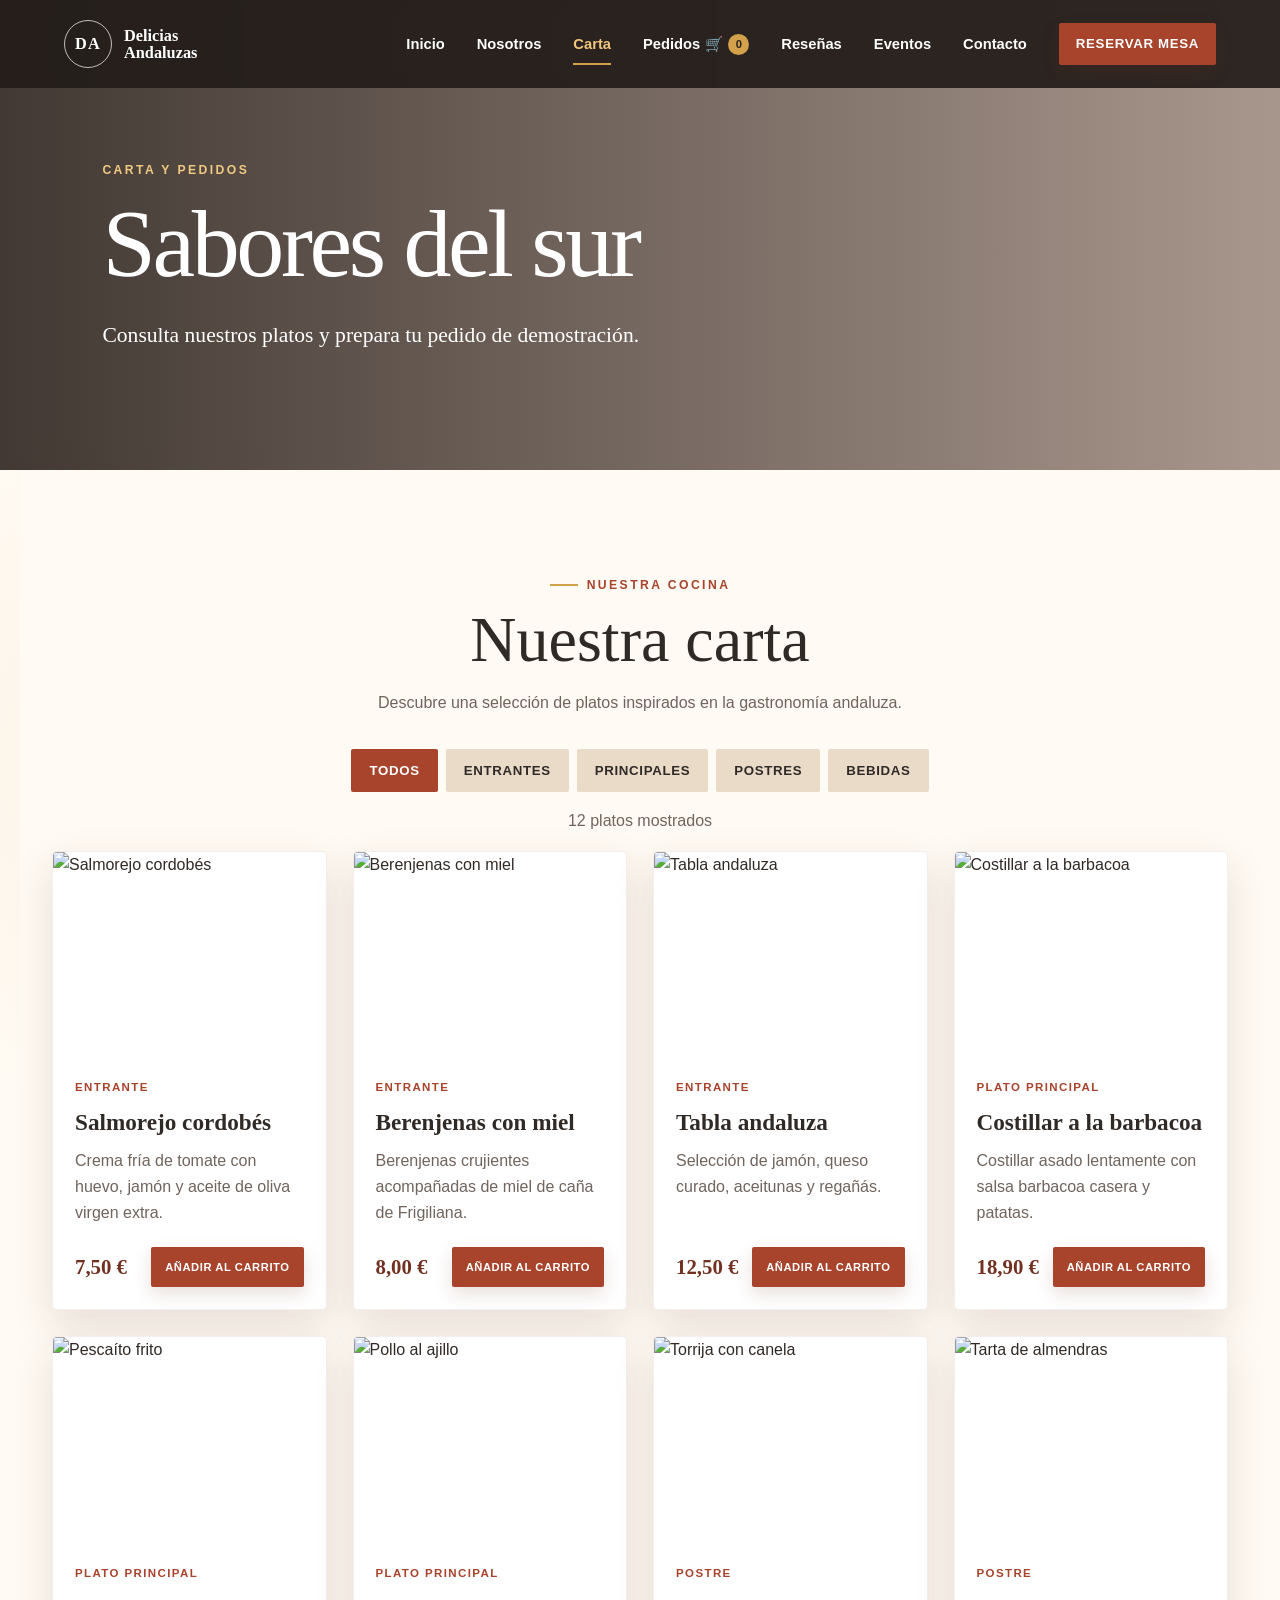
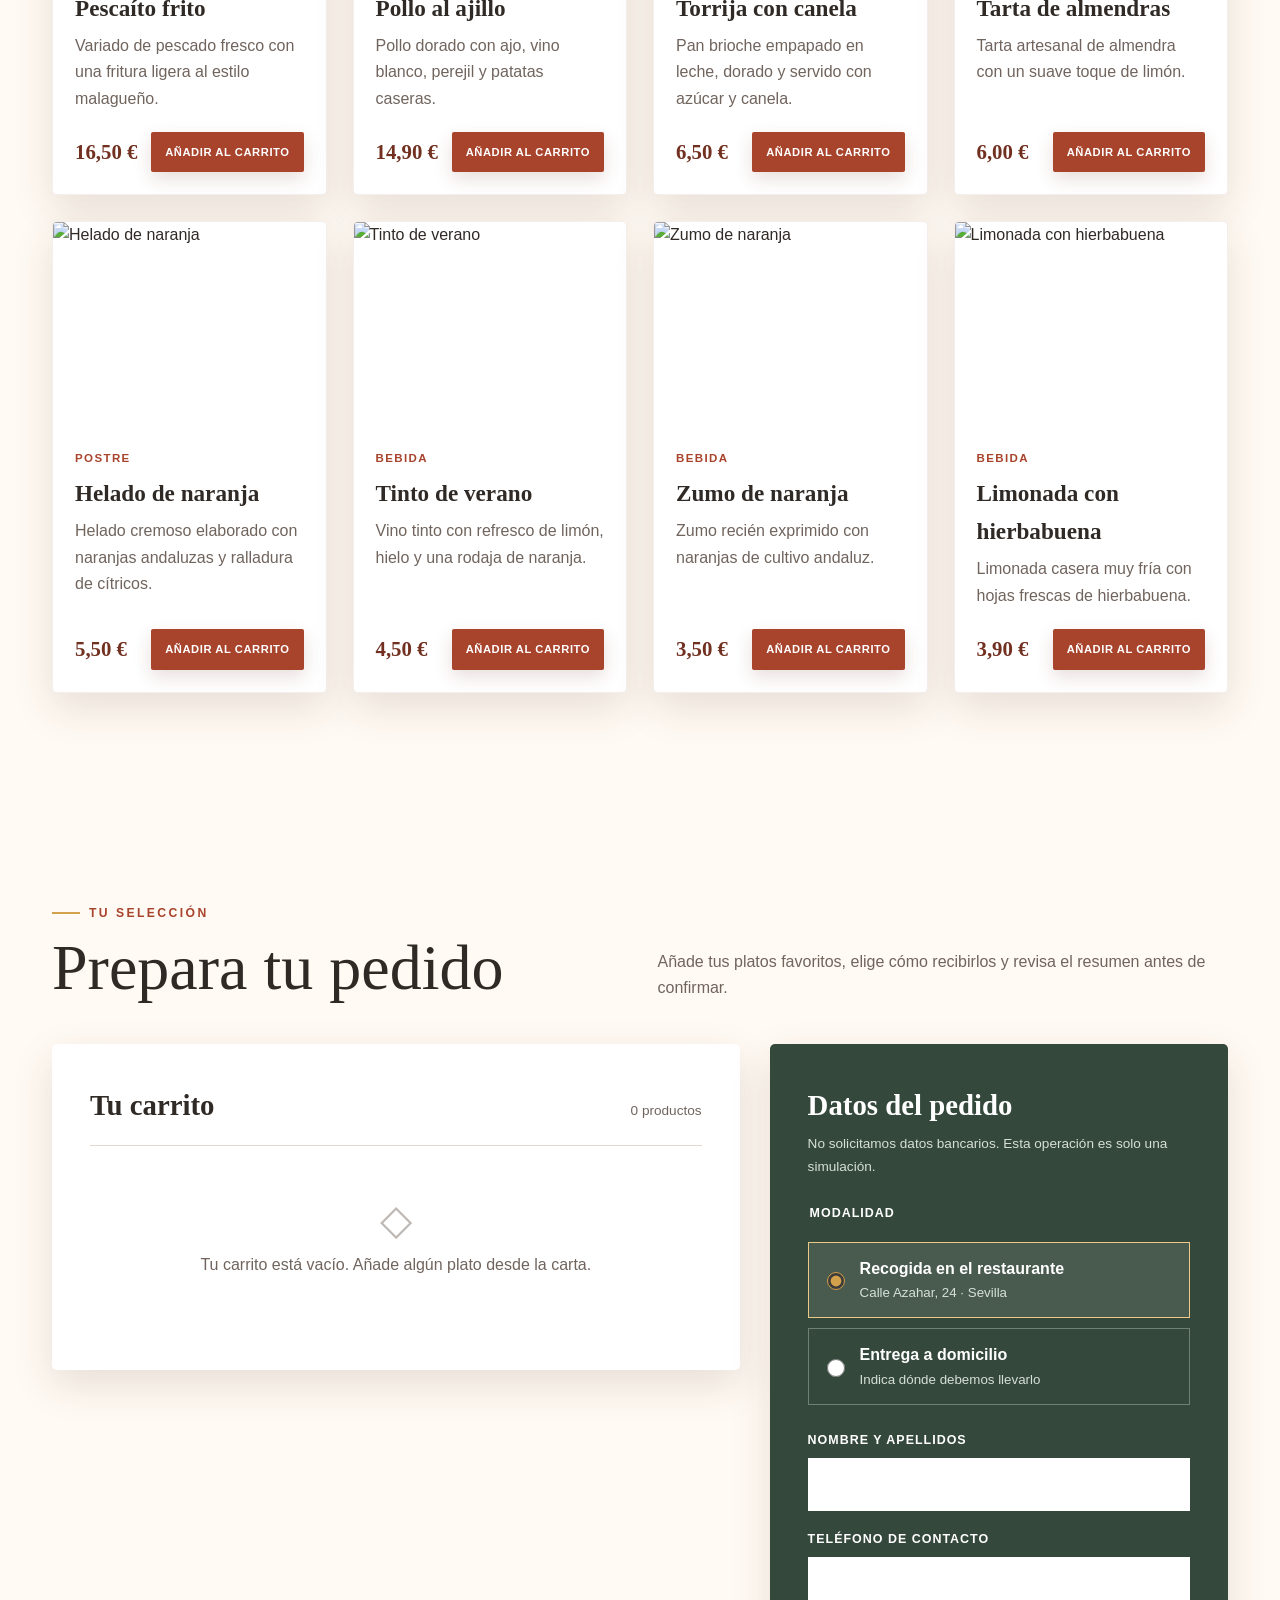
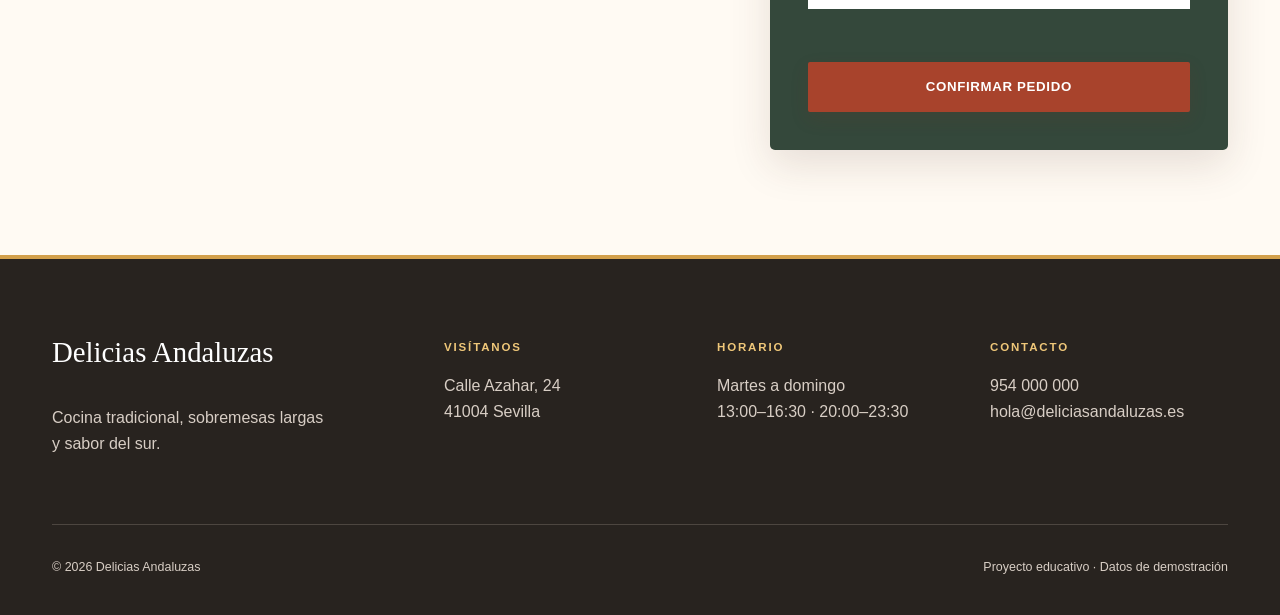
==== carta.html @ 9cef5634 "Add files via upload" ====
<!DOCTYPE html>
<html lang="es">
<head>
    <meta charset="UTF-8">
    <meta name="viewport" content="width=device-width, initial-scale=1.0">
    <meta name="description" content="Consulta la carta de Delicias Andaluzas y prepara un pedido simulado.">
    <title>Carta y pedidos | Delicias Andaluzas</title>
    <link rel="stylesheet" href="styles.css">
    <script src="script.js" defer></script>
</head>
<body>
    <nav class="navegacion" aria-label="Navegación principal">
        <a class="marca" href="index.html#inicio" aria-label="Delicias Andaluzas, ir al inicio">
            <span class="marca__simbolo">DA</span>
            <span>Delicias<br>Andaluzas</span>
        </a>
        <button id="boton-navegacion" class="boton-navegacion" type="button" aria-expanded="false" aria-controls="menu-principal" aria-label="Abrir menú de navegación">
            <span class="sr-only">Menú de navegación</span>
            <span></span><span></span><span></span>
        </button>
        <div id="menu-principal" class="menu-principal">
            <a href="index.html#inicio">Inicio</a>
            <a href="index.html#nosotros">Nosotros</a>
            <a href="carta.html#carta" aria-current="page">Carta</a>
            <a id="enlace-pedidos" class="enlace-pedidos" href="carta.html#pedidos" aria-label="Pedidos, carrito vacío">
                Pedidos <span aria-hidden="true">🛒</span><span id="contador-carrito" class="contador-carrito" aria-live="polite">0</span>
            </a>
            <a href="index.html#resenas">Reseñas</a>
            <a href="index.html#eventos-ofertas">Eventos</a>
            <a href="index.html#contacto">Contacto</a>
            <a class="boton boton--pequeno" href="reservas.html#reservas">Reservar mesa</a>
        </div>
    </nav>

    <header class="cabecera cabecera--interior cabecera--carta">
        <div class="cabecera__contenido">
            <p class="cabecera__etiqueta">Carta y pedidos</p>
            <h1>Sabores del sur</h1>
            <p class="cabecera__texto">Consulta nuestros platos y prepara tu pedido de demostración.</p>
        </div>
    </header>

    <main>
        <section id="carta" class="carta seccion">
        <div class="carta__introduccion">
            <p class="seccion-etiqueta">Nuestra cocina</p>
            <h2>Nuestra carta</h2>
            <p>Descubre una selección de platos inspirados en la gastronomía andaluza.</p>
        </div>

        <div class="filtros" role="group" aria-label="Filtrar platos por categoría">
            <button class="filtro activo" type="button" data-categoria="todos" aria-pressed="true">Todos</button>
            <button class="filtro" type="button" data-categoria="entrantes" aria-pressed="false">Entrantes</button>
            <button class="filtro" type="button" data-categoria="principales" aria-pressed="false">Principales</button>
            <button class="filtro" type="button" data-categoria="postres" aria-pressed="false">Postres</button>
            <button class="filtro" type="button" data-categoria="bebidas" aria-pressed="false">Bebidas</button>
        </div>

        <p id="resultado-filtro" class="resultado-filtro" aria-live="polite"></p>
        <section id="lista-platos" class="lista-platos" aria-label="Platos de la carta"></section>
        </section>

        <section id="pedidos" class="pedidos seccion" aria-labelledby="titulo-pedidos">
            <div class="pedidos__encabezado">
                <div>
                    <p class="seccion-etiqueta">Tu selección</p>
                    <h2 id="titulo-pedidos">Prepara tu pedido</h2>
                </div>
                <p>Añade tus platos favoritos, elige cómo recibirlos y revisa el resumen antes de confirmar.</p>
            </div>

            <div class="pedidos__distribucion">
                <div class="carrito" aria-labelledby="titulo-carrito">
                    <div class="carrito__titulo">
                        <h3 id="titulo-carrito">Tu carrito</h3>
                        <span id="resumen-unidades">0 productos</span>
                    </div>
                    <p id="carrito-vacio" class="carrito-vacio">Tu carrito está vacío. Añade algún plato desde la carta.</p>
                    <div id="lista-carrito" class="lista-carrito"></div>
                    <div id="total-carrito" class="total-carrito" hidden>
                        <span>Total</span>
                        <strong id="importe-total">0,00 €</strong>
                    </div>
                </div>

                <form id="formulario-pedido" class="formulario-pedido" novalidate>
                    <h3>Datos del pedido</h3>
                    <p class="texto-ayuda">No solicitamos datos bancarios. Esta operación es solo una simulación.</p>

                    <fieldset>
                        <legend>Modalidad</legend>
                        <label class="opcion-pedido">
                            <input type="radio" name="modalidad" value="recogida" checked>
                            <span><strong>Recogida en el restaurante</strong><small>Calle Azahar, 24 · Sevilla</small></span>
                        </label>
                        <label class="opcion-pedido">
                            <input type="radio" name="modalidad" value="domicilio">
                            <span><strong>Entrega a domicilio</strong><small>Indica dónde debemos llevarlo</small></span>
                        </label>
                    </fieldset>

                    <div class="campo">
                        <label for="nombre-cliente">Nombre y apellidos</label>
                        <input id="nombre-cliente" name="nombre" type="text" autocomplete="name" required>
                    </div>
                    <div class="campo">
                        <label for="telefono-cliente">Teléfono de contacto</label>
                        <input id="telefono-cliente" name="telefono" type="tel" autocomplete="tel" inputmode="tel" pattern="[0-9 +()-]{9,}" required>
                    </div>
                    <div id="grupo-direccion" class="campo" hidden>
                        <label for="direccion-cliente">Dirección de entrega</label>
                        <textarea id="direccion-cliente" name="direccion" rows="3" autocomplete="street-address" disabled></textarea>
                    </div>

                    <p id="mensaje-pedido" class="mensaje-pedido" aria-live="assertive"></p>
                    <button class="boton boton--ancho" type="submit">Confirmar pedido</button>
                </form>
            </div>

            <section id="confirmacion-pedido" class="confirmacion-pedido" aria-labelledby="titulo-confirmacion" tabindex="-1" hidden>
                <p class="confirmacion-pedido__icono" aria-hidden="true">✓</p>
                <p class="seccion-etiqueta">Simulación completada</p>
                <h3 id="titulo-confirmacion">Resumen del pedido</h3>
                <p id="datos-confirmacion"></p>
                <ul id="productos-confirmacion"></ul>
                <p class="confirmacion-pedido__total">Total: <strong id="total-confirmacion"></strong></p>
                <p class="aviso-educativo"><strong>Proyecto educativo:</strong> este pedido es una simulación. No se ha enviado a ningún restaurante real ni se ha realizado ningún pago.</p>
            </section>
        </section>

    </main>

    <footer id="contacto" class="pie">
        <div class="pie__contenido">
            <div>
                <p class="pie__marca">Delicias Andaluzas</p>
                <p>Cocina tradicional, sobremesas largas<br>y sabor del sur.</p>
            </div>
            <div>
                <h2>Visítanos</h2>
                <p>Calle Azahar, 24<br>41004 Sevilla</p>
            </div>
            <div>
                <h2>Horario</h2>
                <p>Martes a domingo<br>13:00–16:30 · 20:00–23:30</p>
            </div>
            <div>
                <h2>Contacto</h2>
                <p><a href="tel:+34954000000">954 000 000</a><br><a href="mailto:hola@deliciasandaluzas.es">hola@deliciasandaluzas.es</a></p>
            </div>
        </div>
        <div class="pie__final">
            <p>© 2026 Delicias Andaluzas</p>
            <p>Proyecto educativo · Datos de demostración</p>
        </div>
    </footer>
</body>
</html>
---- styles.css ----
:root {
    --color-principal: #a8432c;
    --color-principal-oscuro: #713020;
    --color-verde: #34483b;
    --color-fondo: #f7f0e5;
    --color-fondo-claro: #fffaf3;
    --color-tarjeta: #ffffff;
    --color-texto: #302a26;
    --color-suave: #70645d;
    --color-dorado: #d3a04b;
    --sombra: 0 15px 40px rgba(66, 42, 30, 0.13);
}

* { box-sizing: border-box; }
html { scroll-behavior: smooth; }

body {
    background-color: var(--color-fondo-claro);
    background-image: radial-gradient(circle at 10% 20%, rgba(211, 160, 75, .07), transparent 22rem);
    color: var(--color-texto);
    font-family: Arial, sans-serif;
    line-height: 1.65;
    margin: 0;
}

body.menu-abierto { overflow: hidden; }
img { display: block; max-width: 100%; }
a { color: inherit; }

.sr-only {
    height: 1px;
    margin: -1px;
    overflow: hidden;
    padding: 0;
    position: absolute;
    width: 1px;
    clip: rect(0, 0, 0, 0);
}

.navegacion {
    align-items: center;
    background: rgba(35, 29, 25, 0.92);
    color: white;
    display: flex;
    height: 88px;
    justify-content: space-between;
    left: 0;
    padding: 0 clamp(20px, 5vw, 80px);
    position: absolute;
    right: 0;
    top: 0;
    z-index: 10;
    backdrop-filter: blur(8px);
}

.marca {
    align-items: center;
    display: flex;
    font-family: Georgia, serif;
    font-size: 1.02rem;
    font-weight: bold;
    gap: 12px;
    line-height: 1.05;
    text-decoration: none;
}

.marca__simbolo {
    align-items: center;
    border: 1px solid rgba(255, 255, 255, 0.7);
    border-radius: 50%;
    display: flex;
    height: 48px;
    justify-content: center;
    letter-spacing: 0.08em;
    width: 48px;
}

.menu-principal { align-items: center; display: flex; gap: clamp(18px, 2.5vw, 38px); }
.menu-principal > a:not(.boton) { font-size: 0.92rem; font-weight: bold; text-decoration: none; }
.menu-principal > a:not(.boton):hover { color: #f1c77e; }
.menu-principal a[aria-current="page"]:not(.boton) { color: #f1c77e; position: relative; }
.menu-principal a[aria-current="page"]:not(.boton)::after {
    background: var(--color-dorado);
    bottom: -9px;
    content: "";
    height: 2px;
    left: 0;
    position: absolute;
    width: 100%;
}
.menu-principal .boton[aria-current="page"] { background: #fff8ee; color: var(--color-principal-oscuro); }
.boton-navegacion { display: none; }

.cabecera {
    align-items: center;
    background: linear-gradient(90deg, rgba(31, 24, 20, 0.82), rgba(50, 35, 27, 0.4)),
        url("https://images.unsplash.com/photo-1414235077428-338989a2e8c0?auto=format&fit=crop&w=1800&q=88") center/cover;
    color: white;
    display: flex;
    min-height: min(820px, 100vh);
    padding: 145px clamp(20px, 8vw, 130px) 80px;
}

.cabecera__contenido { max-width: 760px; }

.cabecera--interior {
    min-height: 470px;
    padding-bottom: 90px;
    padding-top: 155px;
}

.cabecera--interior h1 {
    font-size: clamp(3rem, 7vw, 5.5rem);
}

.cabecera--carta {
    background: linear-gradient(90deg, rgba(35, 25, 20, .86), rgba(74, 43, 29, .48)),
        url("https://images.unsplash.com/photo-1544025162-d76694265947?auto=format&fit=crop&w=1800&q=86") center/cover;
}

.cabecera--reservas {
    background: linear-gradient(90deg, rgba(31, 34, 29, .88), rgba(52, 72, 59, .46)),
        url("https://images.unsplash.com/photo-1552566626-52f8b828add9?auto=format&fit=crop&w=1800&q=86") center/cover;
}

.cabecera h1,
.seccion h2,
.reservas h2 {
    font-family: Georgia, serif;
    font-weight: normal;
    line-height: 1.08;
}

.cabecera h1 {
    font-size: clamp(3rem, 7.5vw, 6.6rem);
    letter-spacing: -0.035em;
    margin: 12px 0 22px;
}

.cabecera__etiqueta,
.seccion-etiqueta {
    font-size: 0.76rem;
    font-weight: bold;
    letter-spacing: 0.2em;
    margin: 0;
    text-transform: uppercase;
}

.cabecera__etiqueta { color: #f0c982; }
.seccion-etiqueta { color: var(--color-principal); }
.seccion-etiqueta:not(.seccion-etiqueta--clara)::before {
    background: var(--color-dorado);
    content: "";
    display: inline-block;
    height: 2px;
    margin: 0 9px 3px 0;
    width: 28px;
}
.seccion-etiqueta--clara { color: #f0c982; }

.cabecera__texto { font-family: Georgia, serif; font-size: clamp(1.1rem, 2vw, 1.35rem); max-width: 610px; }
.cabecera__acciones { display: flex; flex-wrap: wrap; gap: 14px; margin-top: 32px; }

.boton,
.filtro {
    border: 0;
    border-radius: 2px;
    cursor: pointer;
    display: inline-block;
    font: inherit;
    font-size: 0.83rem;
    font-weight: bold;
    letter-spacing: 0.05em;
    text-decoration: none;
    text-transform: uppercase;
    transition: background-color 0.2s, color 0.2s, transform 0.2s;
}

.boton { background: var(--color-principal); box-shadow: 0 7px 18px rgba(113, 48, 32, .16); color: white; padding: 14px 23px; }
.boton:hover { background: var(--color-principal-oscuro); transform: translateY(-2px); }
.boton--pequeno { padding: 10px 17px; }
.boton--claro { background: #fff8ee; color: var(--color-principal-oscuro); }
.boton--claro:hover { background: #efd9bc; }
.boton--contorno { background: transparent; border: 1px solid rgba(255, 255, 255, 0.75); }
.boton--contorno:hover { background: white; color: var(--color-principal-oscuro); }

.seccion { margin: 0 auto; max-width: 1240px; padding: 105px 32px; scroll-margin-top: 30px; }

.presentacion { align-items: center; display: grid; gap: clamp(45px, 7vw, 95px); grid-template-columns: 1.05fr 0.95fr; }
.presentacion__imagen { position: relative; }
.presentacion__imagen img { height: 560px; object-fit: cover; width: 100%; }
.sello {
    align-items: center;
    background: var(--color-principal);
    bottom: -28px;
    color: white;
    display: flex;
    flex-direction: column;
    height: 150px;
    justify-content: center;
    margin: 0;
    position: absolute;
    right: -28px;
    text-align: center;
    width: 150px;
}
.sello strong { font-family: Georgia, serif; font-size: 1.25rem; }
.sello span { font-size: 0.72rem; text-transform: uppercase; }
.presentacion__texto h2,
.encabezado-seccion h2,
.carta__introduccion h2 { font-size: clamp(2.3rem, 5vw, 4rem); margin: 10px 0 24px; }
.presentacion__texto > p:not(.seccion-etiqueta) { color: var(--color-suave); }
.enlace-texto { color: var(--color-principal-oscuro); display: inline-block; font-weight: bold; margin-top: 14px; text-decoration: none; }
.enlace-texto:hover { color: var(--color-principal); }

.destacados { background: var(--color-fondo); max-width: none; padding-left: max(32px, calc((100% - 1176px) / 2)); padding-right: max(32px, calc((100% - 1176px) / 2)); }
.encabezado-seccion { align-items: end; display: flex; justify-content: space-between; margin-bottom: 38px; }
.encabezado-seccion h2 { margin-bottom: 0; }
.lista-destacados { display: grid; gap: 24px; grid-template-columns: repeat(3, 1fr); }
.destacado { min-height: 430px; overflow: hidden; position: relative; }
.destacado img { height: 100%; object-fit: cover; position: absolute; width: 100%; }
.destacado::after { background: linear-gradient(transparent 35%, rgba(29, 21, 17, 0.9)); content: ""; inset: 0; position: absolute; }
.destacado__contenido { bottom: 0; color: white; left: 0; padding: 28px; position: absolute; right: 0; z-index: 1; }
.destacado__contenido p { color: #edc987; font-size: 0.75rem; font-weight: bold; letter-spacing: 0.12em; margin: 0; text-transform: uppercase; }
.destacado__contenido h3 { font-family: Georgia, serif; font-size: 1.75rem; margin: 5px 0 0; }

.carta { background: var(--color-fondo-claro); }
.carta__introduccion { margin: 0 auto 32px; max-width: 680px; text-align: center; }
.carta__introduccion h2 { margin-bottom: 10px; }
.carta__introduccion > p:last-child { color: var(--color-suave); }
.filtros { display: flex; flex-wrap: wrap; gap: 8px; justify-content: center; margin-bottom: 15px; }
.filtro { background: #eadbc9; color: var(--color-texto); padding: 11px 18px; }
.filtro:hover,
.filtro.activo { background: var(--color-principal); color: white; }
.boton:focus-visible,
.filtro:focus-visible,
.menu-principal a:focus-visible,
.boton-navegacion:focus-visible { outline: 3px solid var(--color-dorado); outline-offset: 3px; }
.resultado-filtro { color: var(--color-suave); min-height: 26px; text-align: center; }
.lista-platos { display: grid; gap: 26px; grid-template-columns: repeat(auto-fit, minmax(260px, 1fr)); }
.tarjeta-plato { background: var(--color-tarjeta); border: 1px solid rgba(113, 48, 32, .08); border-radius: 5px; box-shadow: var(--sombra); display: flex; flex-direction: column; overflow: hidden; transition: transform 0.25s, box-shadow 0.25s; }
.tarjeta-plato:hover { box-shadow: 0 18px 42px rgba(66, 42, 30, 0.2); transform: translateY(-5px); }
.tarjeta-plato img { aspect-ratio: 4 / 3; object-fit: cover; transition: transform .45s ease; width: 100%; }
.tarjeta-plato:hover img { transform: scale(1.035); }
.tarjeta-plato__contenido { display: flex; flex: 1; flex-direction: column; padding: 22px; }
.tarjeta-plato__categoria { color: var(--color-principal); font-size: 0.72rem; font-weight: bold; letter-spacing: 0.12em; margin: 0; text-transform: uppercase; }
.tarjeta-plato h3 { font-family: Georgia, serif; font-size: 1.45rem; margin: 6px 0; }
.tarjeta-plato__descripcion { color: var(--color-suave); flex: 1; margin: 0 0 20px; }
.tarjeta-plato__pie { align-items: center; display: flex; gap: 12px; justify-content: space-between; }
.precio { color: var(--color-principal-oscuro); font-family: Georgia, serif; font-size: 1.3rem; font-weight: bold; }
.boton-carrito { font-size: 0.7rem; padding: 11px 14px; }

.enlace-pedidos { align-items: center; display: flex; gap: 5px; }
.contador-carrito {
    align-items: center;
    background: var(--color-dorado);
    border-radius: 50%;
    color: #28231f;
    display: inline-flex;
    font-size: 0.7rem;
    height: 21px;
    justify-content: center;
    min-width: 21px;
    padding: 0 5px;
}

.pedidos { max-width: 1240px; }
.pedidos__encabezado { align-items: end; display: grid; gap: 35px; grid-template-columns: 1fr 1fr; margin-bottom: 42px; }
.pedidos__encabezado h2 { font-size: clamp(2.3rem, 5vw, 4rem); margin: 10px 0 0; }
.pedidos__encabezado > p { color: var(--color-suave); margin: 0; }
.pedidos__distribucion { align-items: start; display: grid; gap: 30px; grid-template-columns: minmax(0, 1.2fr) minmax(320px, 0.8fr); }
.carrito,
.formulario-pedido { background: white; border-radius: 5px; box-shadow: var(--sombra); padding: clamp(22px, 4vw, 38px); }
.carrito__titulo { align-items: baseline; border-bottom: 1px solid #e4d9ce; display: flex; justify-content: space-between; padding-bottom: 16px; }
.carrito h3,
.formulario-pedido h3,
.confirmacion-pedido h3 { font-family: Georgia, serif; font-size: 1.8rem; margin: 0; }
.carrito__titulo span,
.texto-ayuda { color: var(--color-suave); font-size: 0.85rem; }
.carrito-vacio { color: var(--color-suave); padding: 38px 15px; text-align: center; }
.carrito-vacio::before { content: "◇"; display: block; font-family: Georgia, serif; font-size: 2.6rem; line-height: 1; margin-bottom: 10px; opacity: .45; }
.producto-carrito { align-items: center; border-bottom: 1px solid #eee4da; display: grid; gap: 16px; grid-template-columns: 72px minmax(120px, 1fr) auto auto; padding: 18px 0; }
.producto-carrito img { height: 72px; object-fit: cover; width: 72px; }
.producto-carrito h4 { font-family: Georgia, serif; font-size: 1.08rem; margin: 0 0 3px; }
.producto-carrito__precio { color: var(--color-suave); font-size: 0.83rem; margin: 0; }
.producto-carrito__subtotal { min-width: 75px; text-align: right; }
.controles-cantidad { align-items: center; border: 1px solid #d8c9bb; display: flex; }
.control-cantidad {
    background: transparent;
    border: 0;
    cursor: pointer;
    font-size: 1.15rem;
    height: 44px;
    width: 44px;
}
.control-cantidad:hover { background: var(--color-fondo); }
.control-cantidad:disabled { cursor: not-allowed; opacity: 0.4; }
.cantidad-producto { min-width: 28px; text-align: center; }
.eliminar-producto { background: transparent; border: 0; color: var(--color-principal); cursor: pointer; font: inherit; font-size: 0.78rem; grid-column: 2; justify-self: start; padding: 0; text-decoration: underline; }
.total-carrito { align-items: center; display: flex; font-family: Georgia, serif; font-size: 1.35rem; justify-content: space-between; padding-top: 25px; }
.total-carrito[hidden] { display: none; }
.total-carrito strong { color: var(--color-principal-oscuro); font-size: 1.6rem; }

.formulario-pedido { background: var(--color-verde); color: white; }
.formulario-pedido .texto-ayuda { color: #d7dfd9; margin-top: 4px; }
.formulario-pedido fieldset { border: 0; margin: 25px 0; padding: 0; }
.formulario-pedido legend,
.campo label { display: block; font-size: 0.78rem; font-weight: bold; letter-spacing: 0.08em; margin-bottom: 8px; text-transform: uppercase; }
.opcion-pedido { align-items: center; border: 1px solid #718076; cursor: pointer; display: flex; gap: 12px; margin-top: 10px; padding: 13px; }
.opcion-pedido:has(input:checked) { background: rgba(255, 255, 255, 0.1); border-color: #edc987; }
.opcion-pedido input { accent-color: var(--color-dorado); height: 18px; width: 18px; }
.opcion-pedido span { display: flex; flex-direction: column; }
.opcion-pedido small { color: #d7dfd9; }
.campo { margin-top: 18px; }
.campo input,
.campo textarea { background: white; border: 2px solid transparent; border-radius: 0; font: inherit; padding: 11px 12px; width: 100%; }
.campo input:focus,
.campo textarea:focus { border-color: var(--color-dorado); outline: 0; }
.campo[hidden] { display: none; }
.mensaje-pedido { color: #ffd8c9; font-size: 0.88rem; min-height: 24px; }
.boton--ancho { width: 100%; }

.confirmacion-pedido { background: #edf4ee; border-left: 5px solid var(--color-verde); border-radius: 4px; box-shadow: 0 12px 30px rgba(52, 72, 59, .1); margin-top: 35px; padding: clamp(24px, 5vw, 42px); }
.confirmacion-pedido[hidden] { display: none; }
.confirmacion-pedido__icono { align-items: center; background: var(--color-verde); border-radius: 50%; color: white; display: flex; font-size: 1.5rem; height: 46px; justify-content: center; margin: 0 0 15px; width: 46px; }
.confirmacion-pedido ul { padding-left: 20px; }
.confirmacion-pedido__total { font-family: Georgia, serif; font-size: 1.25rem; }
.aviso-educativo { background: white; border: 1px solid #c8d7cb; padding: 15px; }

.reservas { max-width: 1240px; }
.reservas__encabezado { margin: 0 auto 45px; max-width: 720px; text-align: center; }
.reservas__encabezado h2 { font-size: clamp(2.7rem, 6vw, 5rem); margin: 10px 0 18px; }
.reservas__encabezado > p:last-child { color: var(--color-suave); }
.reservas__distribucion { align-items: start; display: grid; gap: 30px; grid-template-columns: minmax(300px, 0.72fr) minmax(0, 1.28fr); }
.formulario-reserva,
.zona-plano { border-radius: 5px; box-shadow: var(--sombra); padding: clamp(22px, 4vw, 38px); }
.formulario-reserva { background: var(--color-verde); color: white; }
.formulario-reserva h3,
.zona-plano h3,
.confirmacion-reserva h3 { font-family: Georgia, serif; font-size: 1.8rem; margin: 0 0 22px; }
.campo-reserva { margin-top: 17px; }
.campo-reserva label { display: block; font-size: 0.78rem; font-weight: bold; letter-spacing: 0.08em; margin-bottom: 7px; text-transform: uppercase; }
.campo-reserva input,
.campo-reserva select { background: white; border: 2px solid transparent; border-radius: 0; font: inherit; min-height: 48px; padding: 10px 12px; width: 100%; }
.campo-reserva input:focus,
.campo-reserva select:focus { border-color: var(--color-dorado); outline: 0; }
.campo-reserva small { color: #d7dfd9; display: block; margin-top: 5px; }
.campos-reserva-en-linea { display: grid; gap: 12px; grid-template-columns: 1fr 1fr; }
.mensaje-reserva { color: var(--color-principal-oscuro); font-size: 0.88rem; min-height: 24px; }
.formulario-reserva .mensaje-reserva { color: #ffd8c9; }

.zona-plano { background: var(--color-fondo); }
.zona-plano[hidden] { display: none; }
.zona-plano__cabecera { align-items: start; display: flex; gap: 20px; justify-content: space-between; }
.zona-plano__cabecera h3 { margin-top: 3px; }
.zona-plano__cabecera > p { color: var(--color-suave); font-size: 0.85rem; margin: 0; text-align: right; }
.leyenda-mesas { display: flex; flex-wrap: wrap; font-size: 0.78rem; gap: 12px 20px; margin: 5px 0 12px; }
.leyenda-mesas span { align-items: center; display: flex; gap: 7px; }
.muestra-estado { border: 2px solid; display: inline-block; height: 18px; width: 18px; }
.muestra-estado--disponible { background: #f8fff9; border-color: #4f765d; }
.muestra-estado--ocupada { background: #e7ddd5; border-color: #806f65; }
.muestra-estado--seleccionada { background: #a8432c; border-color: #713020; }
.muestra-estado--insuficiente { background: repeating-linear-gradient(45deg, #f5eee5, #f5eee5 4px, #dfd1c2 4px, #dfd1c2 8px); border-color: #b29f90; }
.aviso-plano { color: var(--color-suave); font-size: 0.78rem; margin: 0 0 18px; }
.plano-mesas {
    background-color: #efe3d3;
    background-image: linear-gradient(rgba(255,255,255,.35) 1px, transparent 1px), linear-gradient(90deg, rgba(255,255,255,.35) 1px, transparent 1px);
    background-size: 28px 28px;
    border: 8px solid #c5aa8e;
    display: grid;
    gap: clamp(16px, 3vw, 34px);
    grid-template-columns: repeat(4, 1fr);
    padding: clamp(22px, 4vw, 42px);
}
.mesa {
    align-items: center;
    aspect-ratio: 1;
    background: #f8fff9;
    border: 3px solid #4f765d;
    color: var(--color-texto);
    cursor: pointer;
    display: flex;
    flex-direction: column;
    font: inherit;
    justify-content: center;
    min-height: 92px;
    padding: 8px;
    position: relative;
    transition: transform .2s, box-shadow .2s;
}
.mesa:nth-child(3n) { border-radius: 50%; }
.mesa:not(:disabled):hover { box-shadow: 0 8px 18px rgba(57, 39, 29, .2); transform: translateY(-3px); }
.mesa strong { font-family: Georgia, serif; font-size: 1.1rem; }
.mesa span { font-size: .72rem; }
.mesa small { font-size: .66rem; font-weight: bold; margin-top: 3px; text-transform: uppercase; }
.mesa--ocupada { background: #e7ddd5; border-color: #806f65; color: #6c5f57; cursor: not-allowed; }
.mesa--insuficiente { background: repeating-linear-gradient(45deg, #f5eee5, #f5eee5 6px, #dfd1c2 6px, #dfd1c2 12px); border-color: #b29f90; color: #756a63; cursor: not-allowed; }
.mesa--seleccionada { background: var(--color-principal); border-color: var(--color-principal-oscuro); box-shadow: 0 0 0 4px #e4b86e; color: white; }
.zona-plano > .boton { margin-top: 10px; }
.zona-plano > .boton:disabled { cursor: not-allowed; opacity: .45; }

.confirmacion-reserva { background: #edf4ee; border-left: 5px solid var(--color-verde); border-radius: 4px; box-shadow: 0 12px 30px rgba(52, 72, 59, .1); margin-top: 35px; padding: clamp(24px, 5vw, 42px); }
.confirmacion-reserva[hidden] { display: none; }
.resumen-reserva { display: grid; gap: 12px; grid-template-columns: repeat(4, 1fr); margin: 25px 0; }
.resumen-reserva div { background: white; padding: 14px; }
.resumen-reserva dt { color: var(--color-suave); font-size: .72rem; font-weight: bold; letter-spacing: .08em; text-transform: uppercase; }
.resumen-reserva dd { font-family: Georgia, serif; margin: 5px 0 0; }

.resenas { max-width: 1240px; }
.aviso-valoracion {
    align-items: start;
    background: #f1dfbf;
    border-left: 5px solid var(--color-dorado);
    display: flex;
    gap: 20px;
    justify-content: space-between;
    margin-bottom: 70px;
    padding: 20px 24px;
}
.aviso-valoracion[hidden] { display: none; }
.aviso-valoracion p { color: #65533f; margin: 4px 0 0; }
.aviso-valoracion button { background: transparent; border: 0; color: var(--color-principal-oscuro); cursor: pointer; font-size: 1.8rem; line-height: 1; padding: 4px 8px; }
.resenas__encabezado { align-items: end; display: grid; gap: 35px; grid-template-columns: 1fr auto; margin-bottom: 45px; }
.resenas__encabezado h2 { font-size: clamp(2.3rem, 5vw, 4rem); margin: 10px 0 0; max-width: 760px; }
.media-resenas { border-left: 3px solid var(--color-principal); display: flex; flex-direction: column; min-width: 260px; padding-left: 20px; }
.media-resenas > span { color: var(--color-dorado); font-size: 1.65rem; letter-spacing: 2px; }
.media-resenas small { color: var(--color-suave); }
.resenas__contenido { align-items: start; display: grid; gap: 42px; grid-template-columns: minmax(0, 1.25fr) minmax(320px, .75fr); }
.subtitulo-resenas { font-family: Georgia, serif; font-size: 1.45rem; margin: 0 0 18px; }
.lista-resenas { display: grid; gap: 18px; }
#bloque-resenas-guardadas { margin-top: 38px; }
#bloque-resenas-guardadas[hidden] { display: none; }
.tarjeta-resena { background: white; border: 1px solid rgba(113, 48, 32, .08); border-bottom: 3px solid #decfbe; border-radius: 4px; box-shadow: 0 8px 24px rgba(66, 42, 30, .09); padding: 25px; transition: transform .25s, box-shadow .25s; }
.tarjeta-resena:hover { box-shadow: 0 13px 30px rgba(66, 42, 30, .14); transform: translateY(-3px); }
.tarjeta-resena--ejemplo { background: var(--color-fondo); }
.etiqueta-demostracion { color: var(--color-principal); font-size: .68rem; font-weight: bold; letter-spacing: .12em; margin: 0; text-transform: uppercase; }
.estrellas-lectura { color: var(--color-dorado); font-size: 1.25rem; letter-spacing: 2px; margin: 8px 0; }
.tarjeta-resena blockquote { font-family: Georgia, serif; font-size: 1.1rem; margin: 8px 0 18px; }
.autor-resena { font-weight: bold; margin: 0; }
.autor-resena span { color: var(--color-suave); font-size: .8rem; font-weight: normal; }
.fecha-resena { color: var(--color-suave); font-size: .76rem; margin: 4px 0 0; }

.formulario-resena { background: var(--color-principal-oscuro); color: white; padding: clamp(24px, 4vw, 38px); }
.formulario-resena h3 { font-family: Georgia, serif; font-size: 2rem; margin: 5px 0; }
.formulario-resena > p:not(.seccion-etiqueta):not(.mensaje-resena) { color: #eadfd8; margin-top: 0; }
.campo-resena { margin-top: 20px; }
.campo-resena label,
.selector-estrellas legend { display: block; font-size: .78rem; font-weight: bold; letter-spacing: .08em; margin-bottom: 7px; text-transform: uppercase; }
.campo-resena input,
.campo-resena textarea { border: 2px solid transparent; border-radius: 0; font: inherit; padding: 11px 12px; width: 100%; }
.campo-resena input:focus,
.campo-resena textarea:focus { border-color: var(--color-dorado); outline: 0; }
.campo-resena small,
.selector-estrellas small { color: #dccdc4; display: block; margin-top: 5px; }
.selector-estrellas { border: 0; margin: 20px 0 0; padding: 0; }
.estrellas-interactivas { display: flex; gap: 5px; position: relative; }
.estrella-input { height: 1px; opacity: 0; position: absolute; width: 1px; }
.estrellas-interactivas label { color: #b8a69b; cursor: pointer; font-size: 2.2rem; line-height: 1; transition: color .15s, transform .15s; }
.estrellas-interactivas label:hover { transform: scale(1.12); }
.estrellas-interactivas label.seleccionada { color: var(--color-dorado); }
.estrella-input:focus-visible + label { outline: 3px solid #f3d18e; outline-offset: 3px; }
.mensaje-resena { color: #ffd8c9; min-height: 26px; }
.mensaje-resena.mensaje-resena--exito { color: #dcf4df; }

.agenda { background: var(--color-fondo); max-width: none; padding-left: max(32px, calc((100% - 1176px) / 2)); padding-right: max(32px, calc((100% - 1176px) / 2)); }
.agenda__encabezado { align-items: end; display: grid; gap: 35px; grid-template-columns: 1fr auto; margin-bottom: 35px; }
.agenda__encabezado h2 { font-size: clamp(2.3rem, 5vw, 4rem); margin: 10px 0 14px; }
.agenda__encabezado > div > p:last-child { color: var(--color-suave); margin: 0; max-width: 700px; }
.fecha-actualizacion-agenda { border-left: 3px solid var(--color-dorado); color: var(--color-suave); font-size: .82rem; margin: 0; padding: 8px 0 8px 15px; }
.fecha-actualizacion-agenda[hidden] { display: none; }
.filtros-agenda { margin-bottom: 10px; }
.lista-agenda { display: grid; gap: 25px; grid-template-columns: repeat(3, minmax(0, 1fr)); }
.tarjeta-agenda { background: white; border: 1px solid rgba(113, 48, 32, .08); border-radius: 5px; box-shadow: var(--sombra); display: flex; flex-direction: column; overflow: hidden; transition: transform .25s, box-shadow .25s; }
.tarjeta-agenda:hover { box-shadow: 0 18px 40px rgba(66, 42, 30, .18); transform: translateY(-4px); }
.tarjeta-agenda__imagen { aspect-ratio: 16 / 10; object-fit: cover; transition: transform .45s ease; width: 100%; }
.tarjeta-agenda:hover .tarjeta-agenda__imagen { transform: scale(1.035); }
.tarjeta-agenda__contenido { display: flex; flex: 1; flex-direction: column; padding: 24px; }
.tarjeta-agenda__cabecera { align-items: center; display: flex; flex-wrap: wrap; gap: 8px; justify-content: space-between; }
.tipo-agenda,
.estado-agenda,
.demostracion-agenda { font-size: .67rem; font-weight: bold; letter-spacing: .1em; text-transform: uppercase; }
.tipo-agenda { color: var(--color-principal); }
.estado-agenda { border: 1px solid; padding: 3px 7px; }
.estado-agenda--proximo,
.estado-agenda--vigente { background: #edf4ee; border-color: #6c8a73; color: #365840; }
.estado-agenda--finalizado { background: #eee7e1; border-color: #a39184; color: #6b5d54; }
.estado-agenda--futuro { background: #fff3d7; border-color: #d3a04b; color: #745718; }
.tarjeta-agenda h3 { font-family: Georgia, serif; font-size: 1.55rem; line-height: 1.2; margin: 13px 0 8px; }
.tarjeta-agenda__descripcion { color: var(--color-suave); flex: 1; margin: 0 0 18px; }
.datos-agenda { border-top: 1px solid #eadfd4; display: grid; gap: 8px; margin: 0; padding-top: 15px; }
.datos-agenda div { display: grid; gap: 8px; grid-template-columns: 85px 1fr; }
.datos-agenda dt { color: var(--color-suave); font-size: .7rem; font-weight: bold; letter-spacing: .08em; text-transform: uppercase; }
.datos-agenda dd { margin: 0; }
.demostracion-agenda { color: var(--color-principal); margin: 18px 0 0; }
.nota-ofertas { background: white; border-left: 4px solid var(--color-principal); color: var(--color-suave); margin: 35px 0 0; padding: 16px 20px; }

.pie { background: #28231f; border-top: 4px solid var(--color-dorado); color: #d8cec5; padding: 70px max(25px, calc((100% - 1176px) / 2)) 25px; }
.pie__contenido { display: grid; gap: 35px; grid-template-columns: 1.5fr repeat(3, 1fr); }
.pie__marca { color: white; font-family: Georgia, serif; font-size: 1.8rem; margin-top: 0; }
.pie h2 { color: #efc779; font-size: 0.72rem; letter-spacing: 0.16em; text-transform: uppercase; }
.pie a { text-decoration: none; }
.pie a:hover { color: white; }
.pie__final { border-top: 1px solid #4d4640; display: flex; font-size: 0.78rem; justify-content: space-between; margin-top: 50px; padding-top: 20px; }

@media (max-width: 1100px) {
    .navegacion { height: 76px; position: absolute; }
    .boton-navegacion { background: transparent; border: 0; cursor: pointer; display: grid; gap: 5px; padding: 10px; position: relative; z-index: 12; }
    .boton-navegacion span:not(.sr-only) { background: white; display: block; height: 2px; width: 27px; }
    .menu-principal { align-items: center; background: #28231f; display: none; flex-direction: column; gap: 14px; inset: 0; justify-content: center; overflow-y: auto; padding: 75px 20px 30px; position: fixed; z-index: 11; }
    .menu-principal.abierto { display: flex; }
    .menu-principal > a:not(.boton) { font-family: Georgia, serif; font-size: 1.8rem; }
}

@media (max-width: 850px) {
    .cabecera { min-height: 700px; }
    .presentacion { grid-template-columns: 1fr; }
    .presentacion__imagen { margin-right: 24px; }
    .lista-destacados { grid-template-columns: 1fr 1fr; }
    .destacado:last-child { display: none; }
    .pedidos__distribucion { grid-template-columns: 1fr; }
    .reservas__distribucion { grid-template-columns: 1fr; }
    .resumen-reserva { grid-template-columns: 1fr 1fr; }
    .resenas__contenido { grid-template-columns: 1fr; }
    .lista-agenda { grid-template-columns: 1fr 1fr; }
    .pie__contenido { grid-template-columns: 1fr 1fr; }
}

@media (max-width: 560px) {
    .marca { font-size: 0.9rem; }
    .marca__simbolo { height: 40px; width: 40px; }
    .cabecera { min-height: 650px; padding: 125px 20px 65px; text-align: center; }
    .cabecera--interior { min-height: 430px; }
    .cabecera h1 br { display: none; }
    .cabecera__acciones { align-items: stretch; flex-direction: column; }
    .seccion { padding: 75px 18px; }
    .presentacion__imagen { margin-right: 12px; }
    .presentacion__imagen img { height: 390px; }
    .sello { bottom: -20px; height: 120px; right: -12px; width: 120px; }
    .encabezado-seccion { align-items: start; flex-direction: column; }
    .lista-destacados { grid-template-columns: 1fr; }
    .destacado { min-height: 390px; }
    .destacado:nth-child(n + 3) { display: none; }
    .filtro { flex: 1 1 135px; }
    .tarjeta-plato__pie { align-items: stretch; flex-direction: column; }
    .boton-carrito { text-align: center; }
    .pedidos__encabezado { align-items: start; grid-template-columns: 1fr; }
    .producto-carrito { grid-template-columns: 58px 1fr auto; }
    .producto-carrito img { height: 58px; width: 58px; }
    .controles-cantidad { grid-column: 2; justify-self: start; }
    .producto-carrito__subtotal { grid-column: 3; grid-row: 2; }
    .eliminar-producto { grid-column: 2 / 4; }
    .campos-reserva-en-linea { grid-template-columns: 1fr; }
    .zona-plano__cabecera { flex-direction: column; }
    .zona-plano__cabecera > p { text-align: left; }
    .plano-mesas { border-width: 5px; gap: 12px; grid-template-columns: repeat(2, 1fr); padding: 18px; }
    .mesa { min-height: 105px; }
    .resumen-reserva { grid-template-columns: 1fr; }
    .aviso-valoracion { margin-bottom: 50px; padding: 17px; }
    .resenas__encabezado { align-items: start; grid-template-columns: 1fr; }
    .media-resenas { min-width: 0; }
    .estrellas-interactivas label { font-size: 2.5rem; }
    .agenda { padding-left: 18px; padding-right: 18px; }
    .agenda__encabezado { align-items: start; grid-template-columns: 1fr; }
    .lista-agenda { grid-template-columns: 1fr; }
    .pie__contenido { grid-template-columns: 1fr; }
    .pie__final { flex-direction: column; }
}

@media (prefers-reduced-motion: reduce) {
    html { scroll-behavior: auto; }
    *, *::before, *::after { transition-duration: 0.01ms !important; }
}
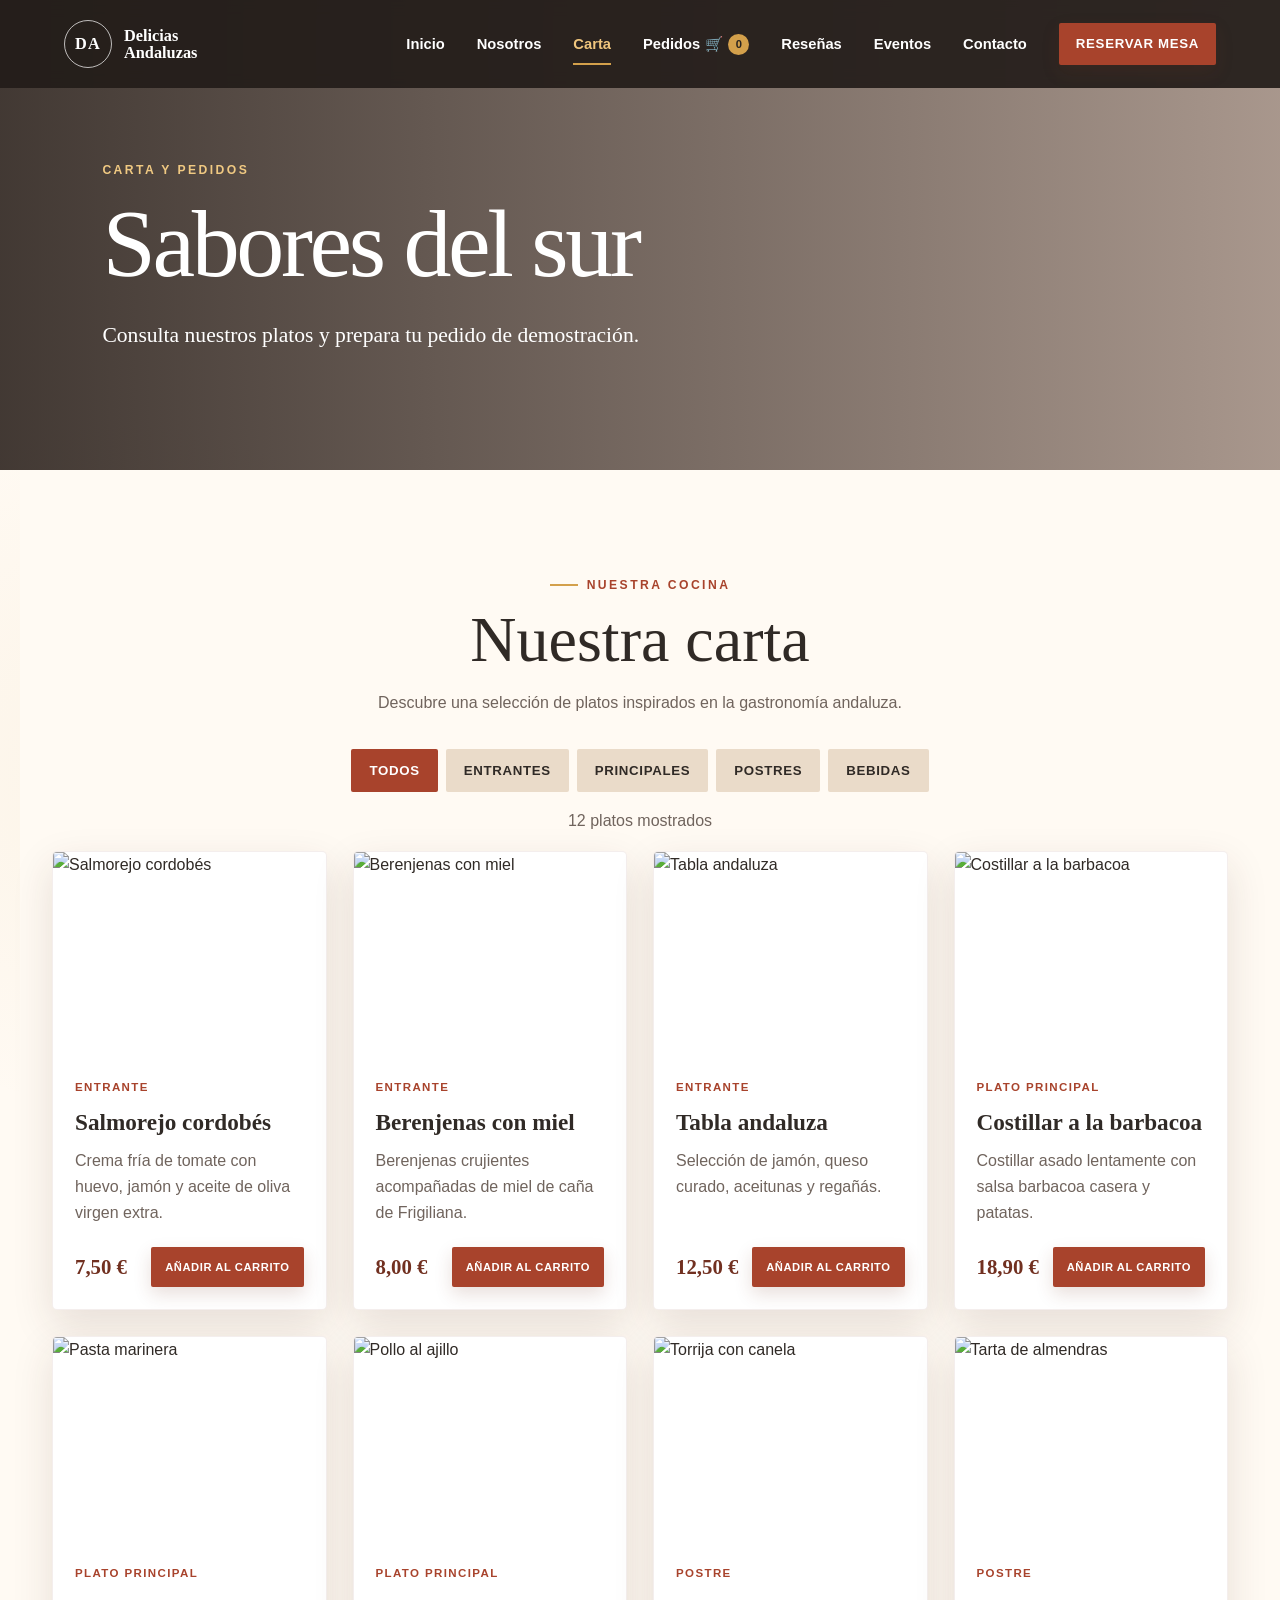
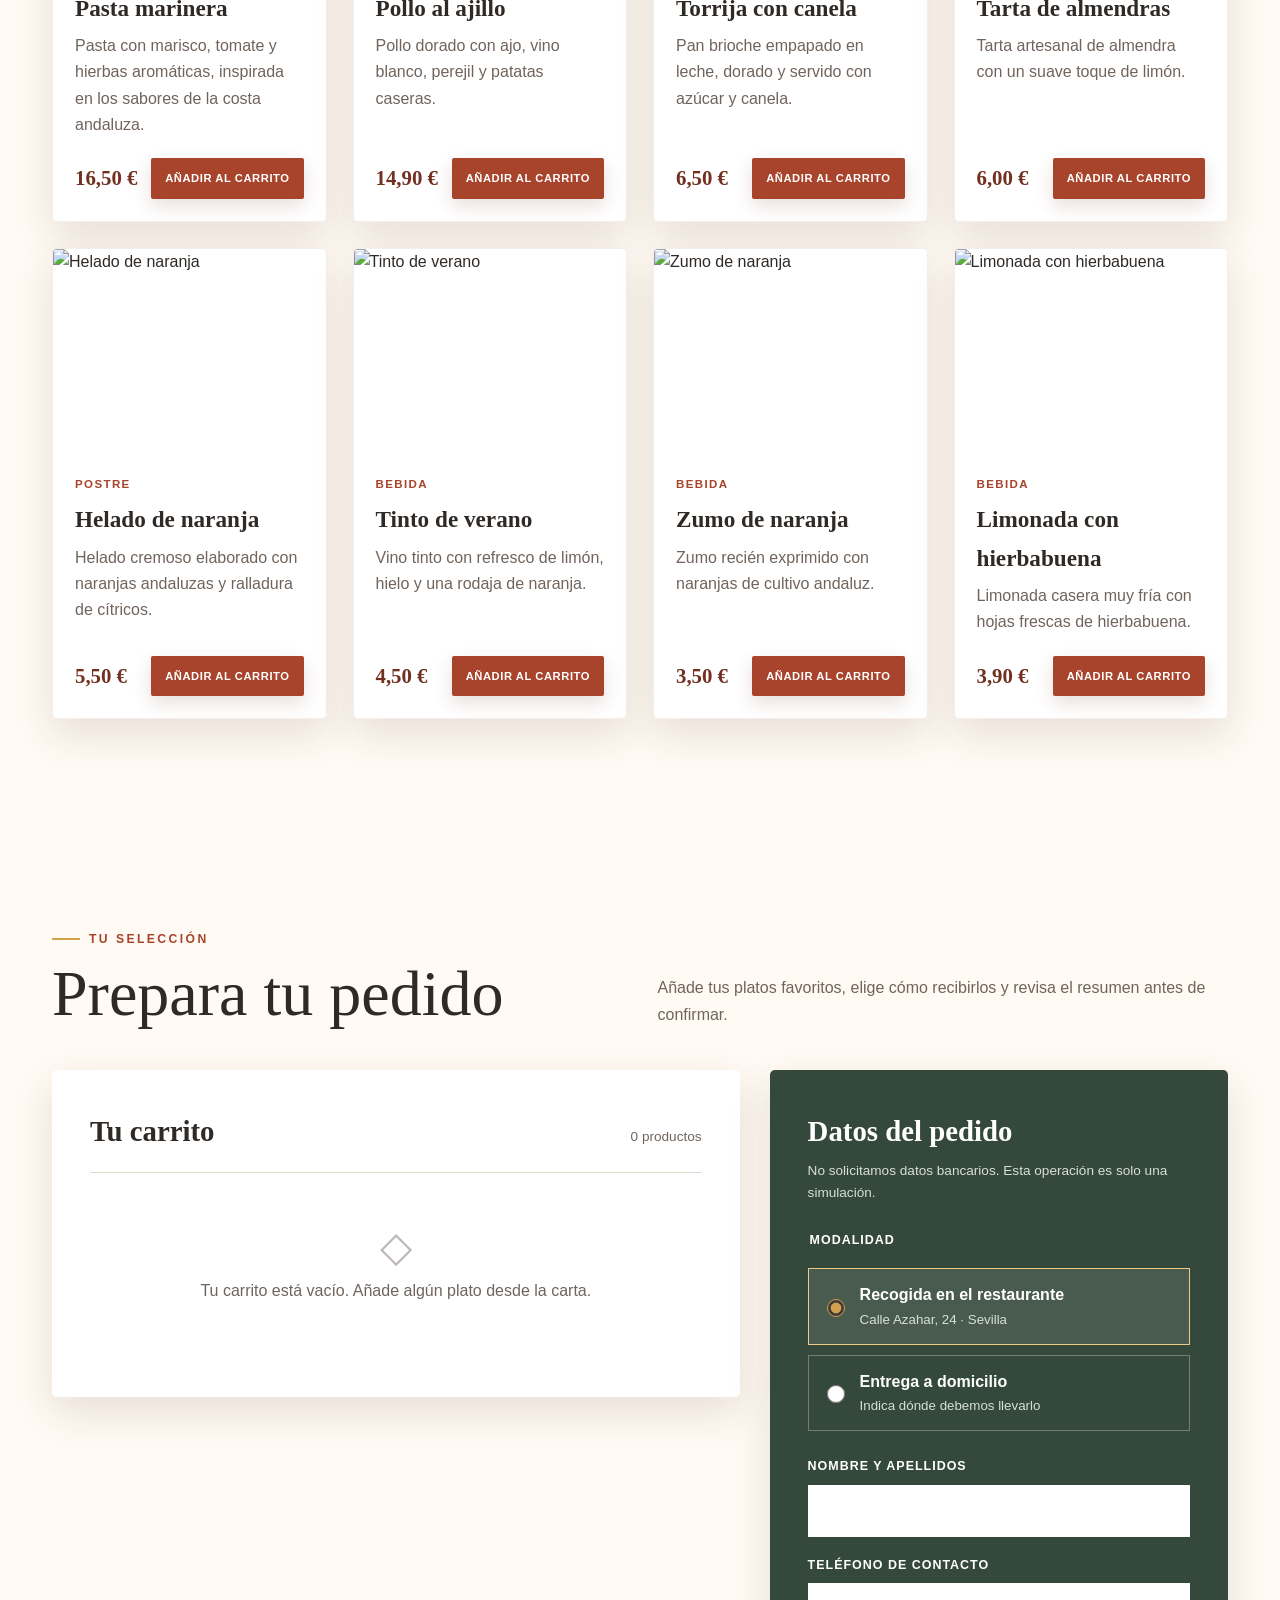
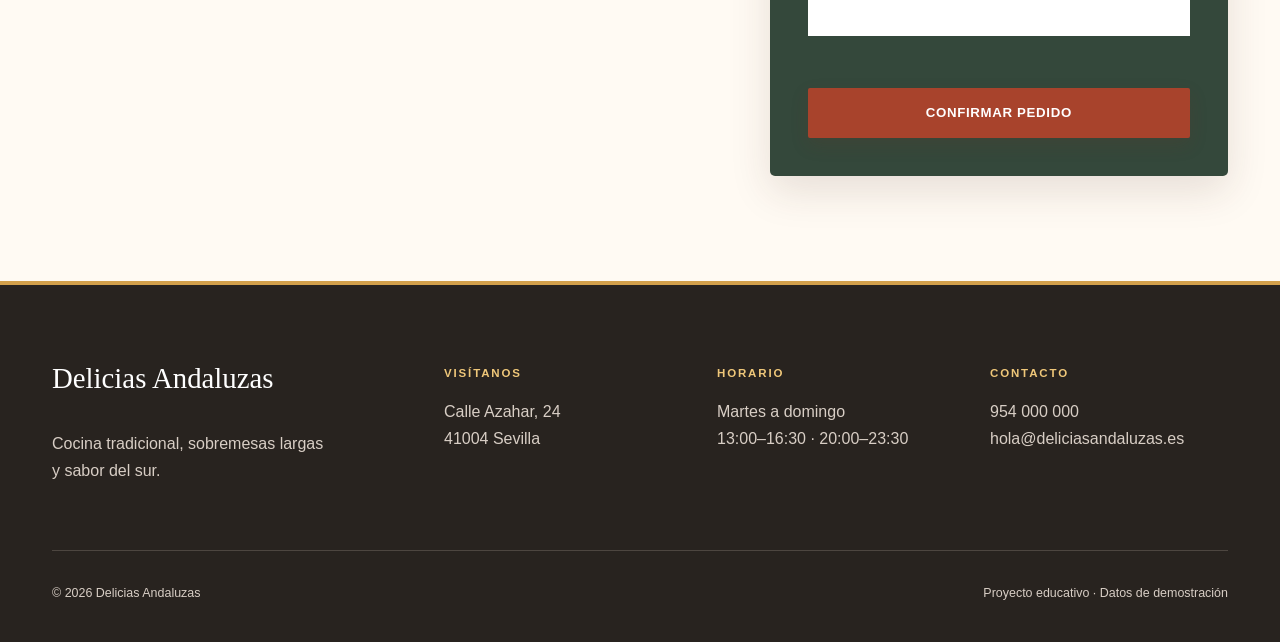
==== commit 514919a8: "Add files via upload" ====
--- a/carta.html
+++ b/carta.html
@@ -5,8 +5,8 @@
     <meta name="viewport" content="width=device-width, initial-scale=1.0">
     <meta name="description" content="Consulta la carta de Delicias Andaluzas y prepara un pedido simulado.">
     <title>Carta y pedidos | Delicias Andaluzas</title>
-    <link rel="stylesheet" href="styles.css">
-    <script src="script.js" defer></script>
+    <link rel="stylesheet" href="styles.css?v=20261011-3">
+    <script src="script.js?v=20261011-2" defer></script>
 </head>
 <body>
     <nav class="navegacion" aria-label="Navegación principal">
--- a/styles.css
+++ b/styles.css
@@ -504,11 +504,22 @@
 
 @media (max-width: 1100px) {
     .navegacion { height: 76px; position: absolute; }
-    .boton-navegacion { background: transparent; border: 0; cursor: pointer; display: grid; gap: 5px; padding: 10px; position: relative; z-index: 12; }
+    body.menu-abierto .navegacion {
+        backdrop-filter: none;
+        height: 100vh;
+        height: 100dvh;
+        position: fixed;
+    }
+    .boton-navegacion { background: transparent; border: 0; cursor: pointer; display: grid; gap: 5px; min-height: 48px; min-width: 48px; padding: 10px; place-content: center; position: relative; z-index: 12; }
     .boton-navegacion span:not(.sr-only) { background: white; display: block; height: 2px; width: 27px; }
-    .menu-principal { align-items: center; background: #28231f; display: none; flex-direction: column; gap: 14px; inset: 0; justify-content: center; overflow-y: auto; padding: 75px 20px 30px; position: fixed; z-index: 11; }
+    body.menu-abierto .boton-navegacion { position: fixed; right: clamp(10px, 5vw, 80px); top: 14px; }
+    .boton-navegacion[aria-expanded="true"] span:nth-child(2) { transform: translateY(7px) rotate(45deg); }
+    .boton-navegacion[aria-expanded="true"] span:nth-child(3) { opacity: 0; }
+    .boton-navegacion[aria-expanded="true"] span:nth-child(4) { transform: translateY(-7px) rotate(-45deg); }
+    .menu-principal { align-items: stretch; background: #28231f; display: none; flex-direction: column; gap: 6px; inset: 0; overflow-y: auto; padding: 90px 24px 30px; position: absolute; text-align: center; z-index: 11; }
     .menu-principal.abierto { display: flex; }
-    .menu-principal > a:not(.boton) { font-family: Georgia, serif; font-size: 1.8rem; }
+    .menu-principal > a:not(.boton) { align-items: center; display: flex; font-family: Georgia, serif; font-size: 1.45rem; justify-content: center; min-height: 48px; padding: 5px 16px; }
+    .menu-principal .boton { align-items: center; display: flex; justify-content: center; min-height: 48px; }
 }
 
 @media (max-width: 850px) {
